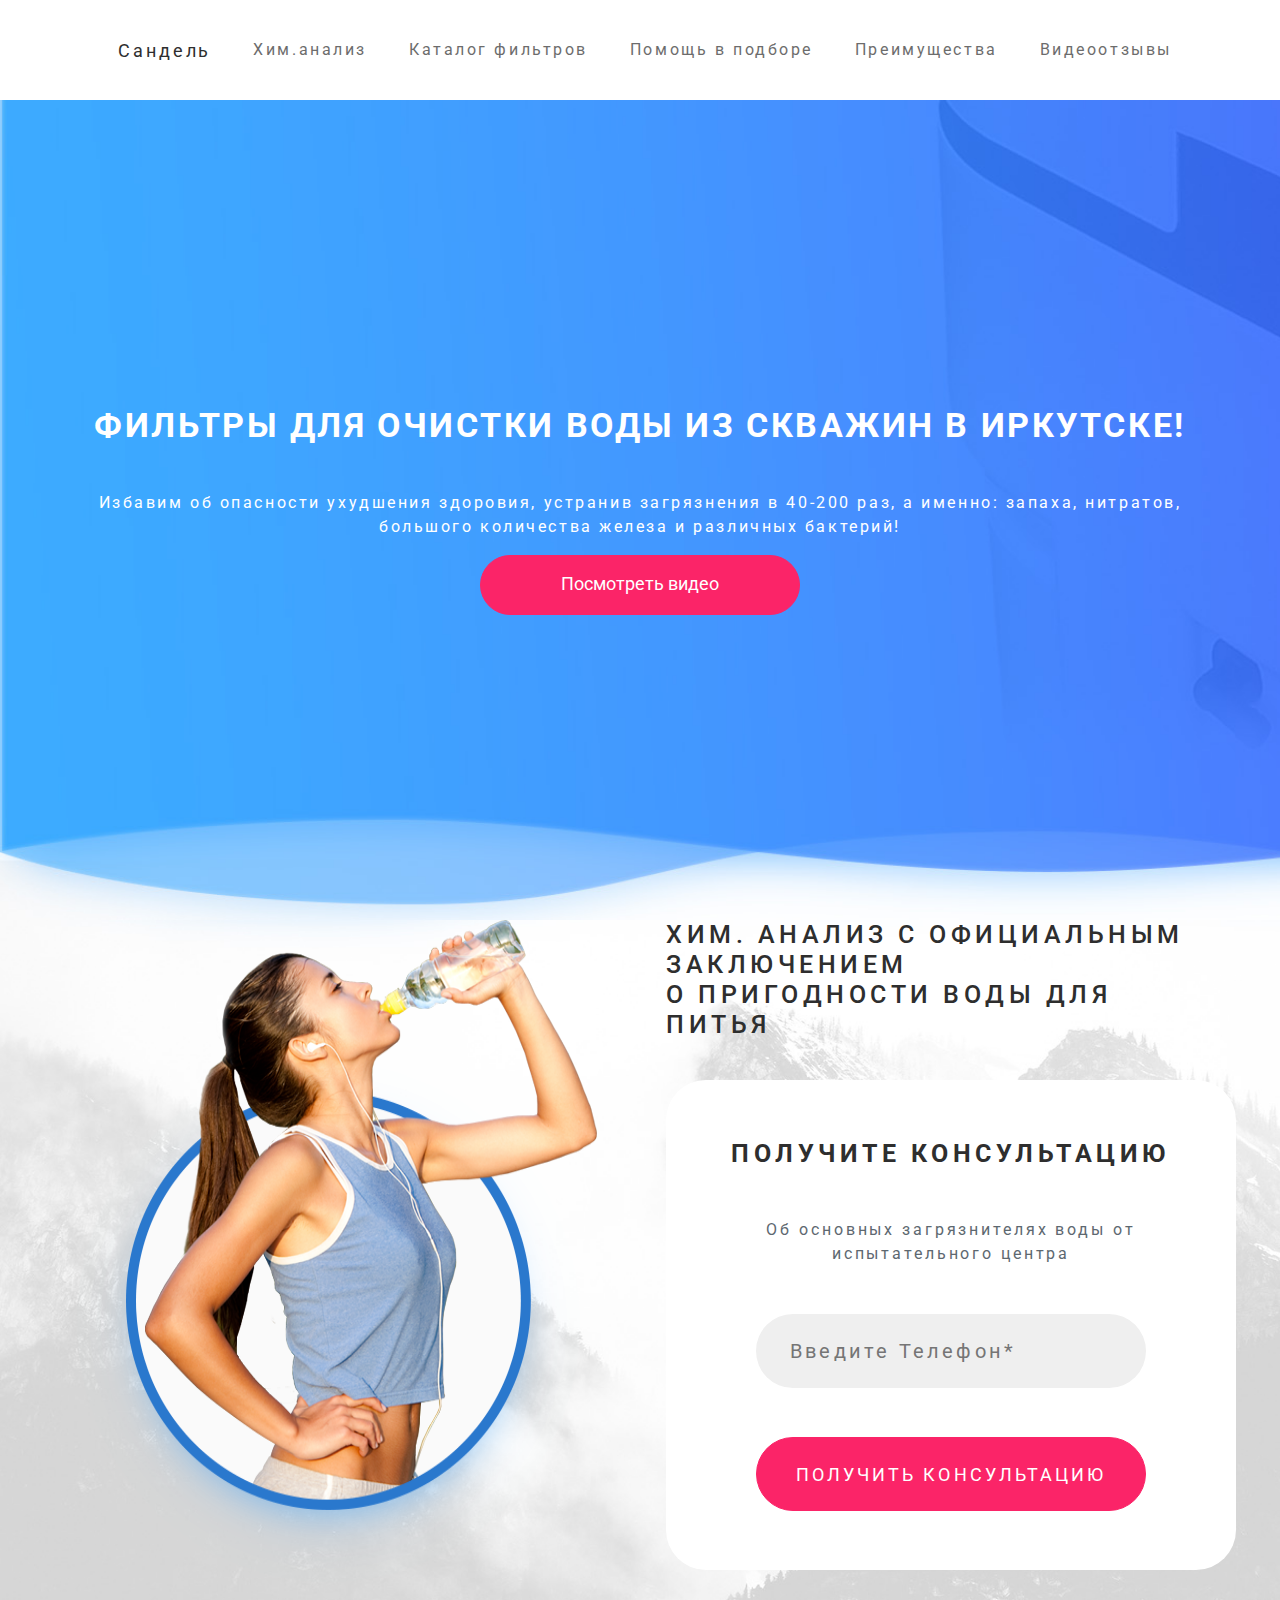
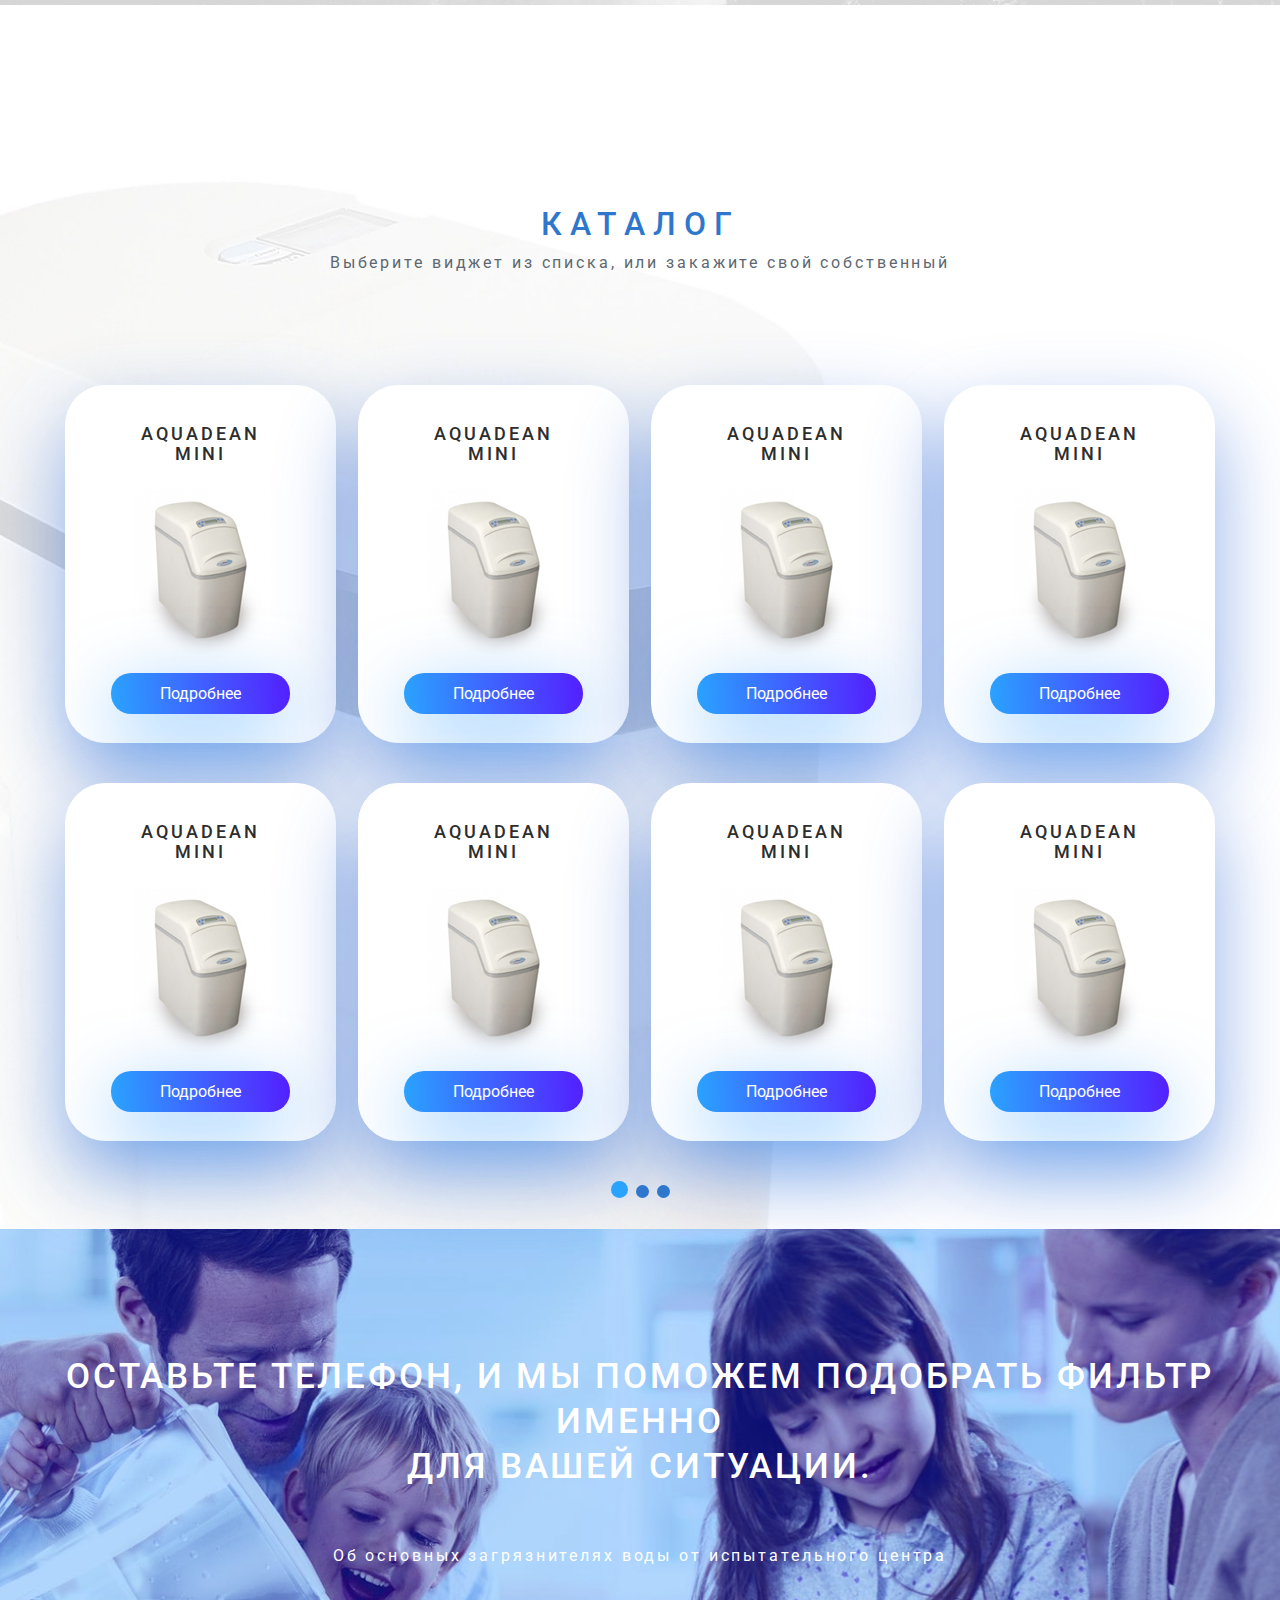
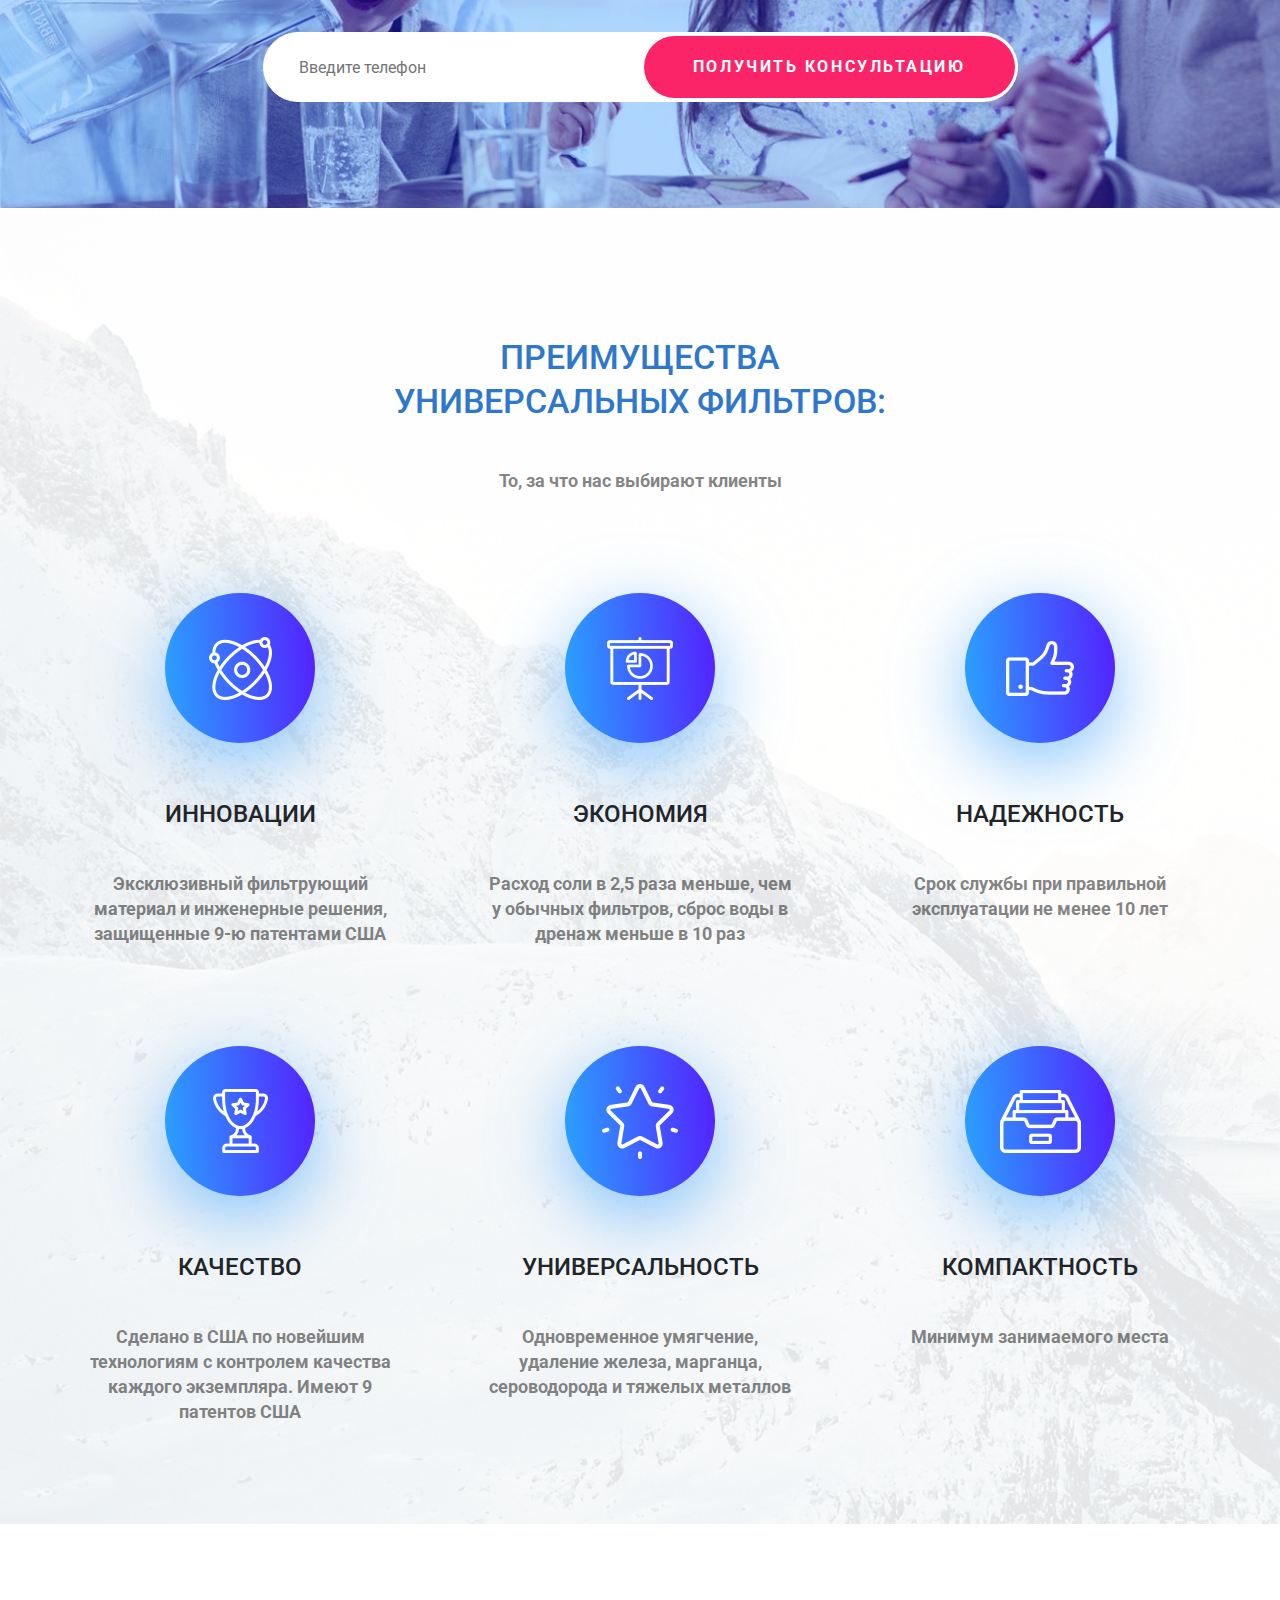
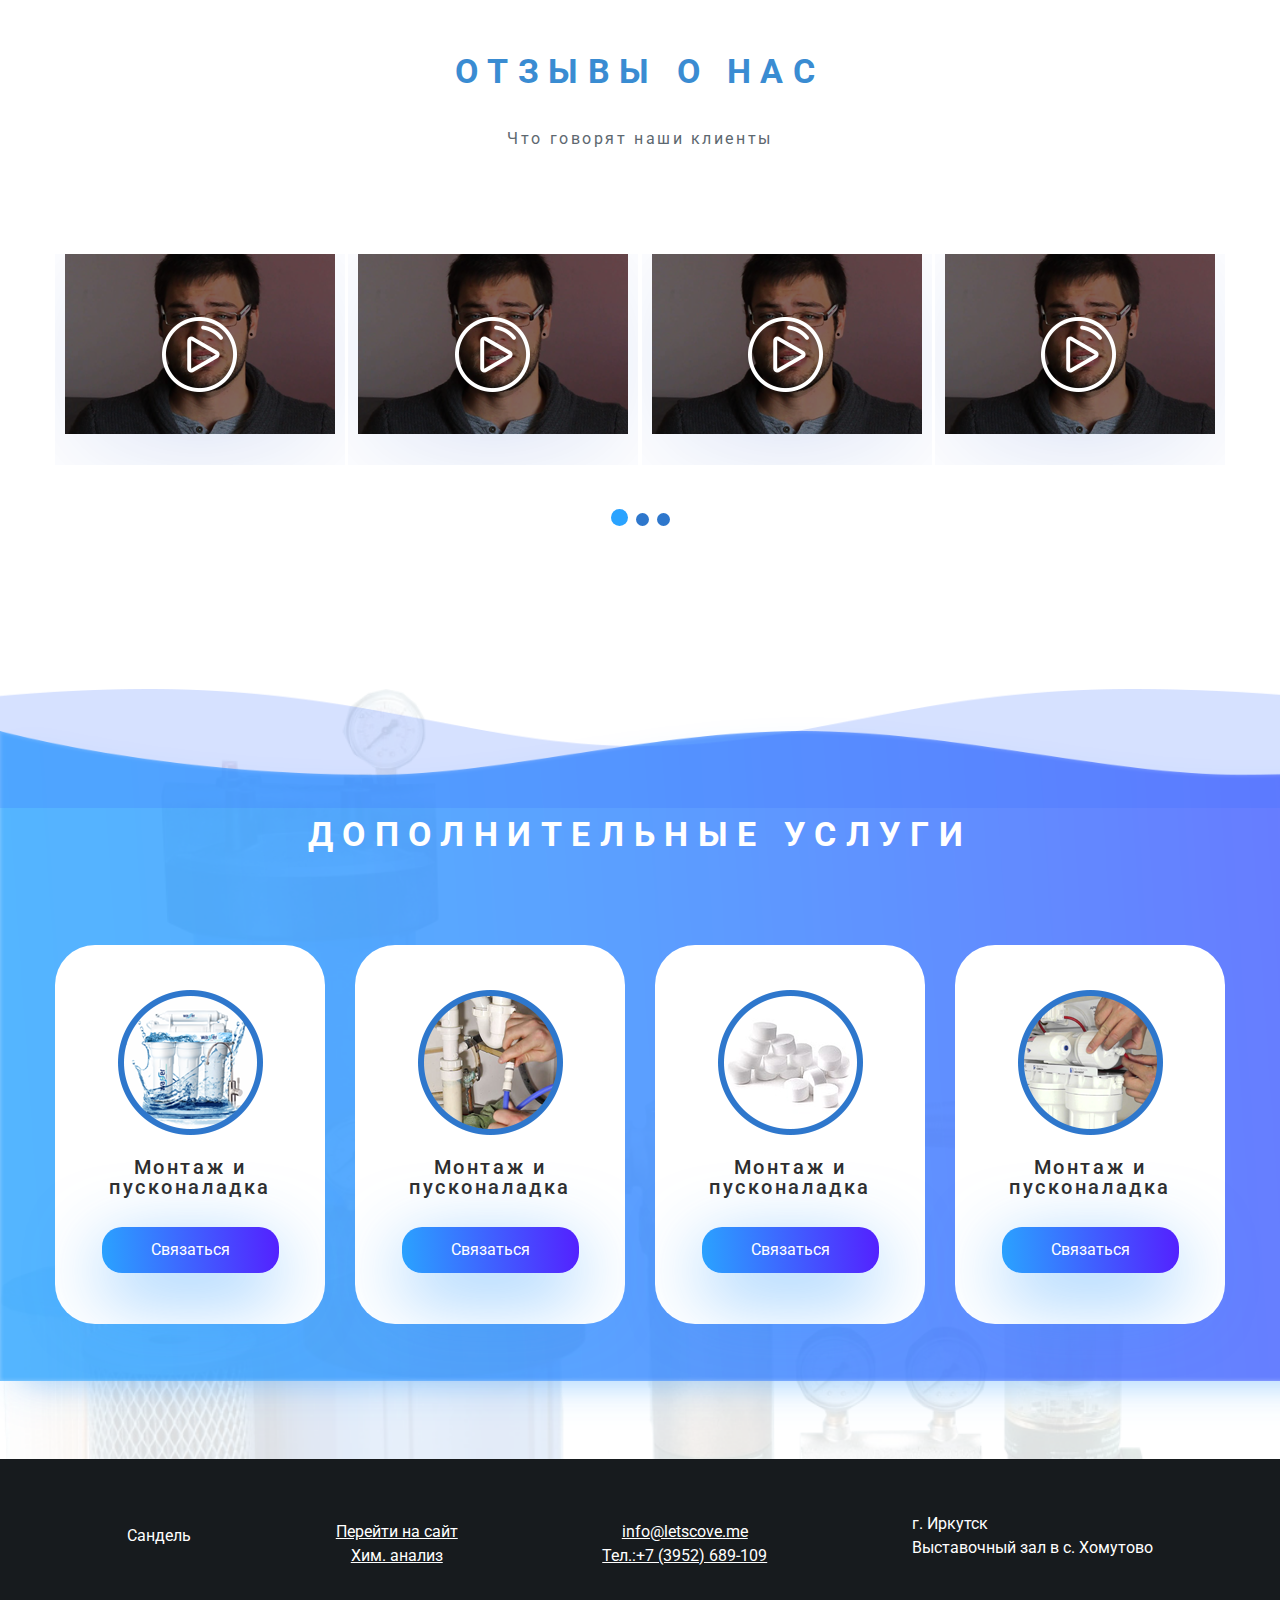
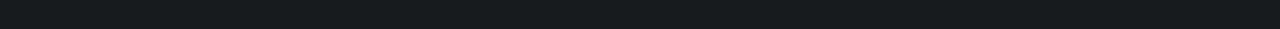
==== diplom/index.html @ 7d194d20 "diplom" ====
<!DOCTYPE html>
<html lang="en">
<head>
    <meta charset="UTF-8">
    <meta name="viewport"
          content="width=device-width, user-scalable=no, initial-scale=1.0, maximum-scale=1.0, minimum-scale=1.0">
    <title>Title</title>
    <link rel="stylesheet" href="https://stackpath.bootstrapcdn.com/bootstrap/4.3.1/css/bootstrap.min.css"
          integrity="sha384-ggOyR0iXCbMQv3Xipma34MD+dH/1fQ784/j6cY/iJTQUOhcWr7x9JvoRxT2MZw1T" crossorigin="anonymous">

    <link rel="stylesheet" href="main.css">
    <!--[if lt IE 9]>
    <script src="http://css3-mediaqueries-js.googlecode.com/files/css3-mediaqueries.js"></script>
    <script src="http://html5shim.googlecode.com/svn/trunk/html5.js"></script>
    <![endif]-->
</head>
<body>
<div class="background-village hidden"></div>
<div class="mobile-nav hidden">

    <ul class="mobile-nav-list">
        <li class="mobile-nav-item current">
            <a href="/" class="mobile-nav-link">Сандель</a>
        </li>
        <li class="mobile-nav-item">
            <a href="#contact-form" class="mobile-nav-link">Хим.анализ</a>
        </li>
        <li class="mobile-nav-item">
            <a href="#catalog" class="mobile-nav-link">Каталог фильтров</a>
        </li>
        <li class="mobile-nav-item">
            <a href="#services" class="mobile-nav-link">Помощь в подборе</a>
        </li>
        <li class="mobile-nav-item">
            <a href="#advantages" class="mobile-nav-link">Преимущества</a>
        </li>
        <li class="mobile-nav-item">
            <a href="#feedback" class="mobile-nav-link">Видеоотзывы</a>
        </li>
    </ul>
</div>

<header class="header" id="header">
    <div class="box mobile-navigation hidden">

        <a href="/" class="nav-link">Сандель</a>

        <div id="menuToggle">
            <input type="checkbox"/>
            <span id="span1"></span>
            <span id="span2"></span>
            <span id="span3"></span>
        </div>
    </div>
    <nav class="box navigation" id="navigation">
        <ul class="nav-list">
            <li class="nav-item current">
                <a href="/" class="nav-link">Сандель</a>
            </li>
            <li class="nav-item">
                <a href="#contact-form" class="nav-link">Хим.анализ</a>
            </li>
            <li class="nav-item">
                <a href="#catalog" class="nav-link">Каталог фильтров</a>
            </li>
            <li class="nav-item">
                <a href="#services" class="nav-link">Помощь в подборе</a>
            </li>
            <li class="nav-item">
                <a href="#advantages" class="nav-link">Преимущества</a>
            </li>
            <li class="nav-item">
                <a href="#feedback" class="nav-link">Видеоотзывы</a>
            </li>
        </ul>
    </nav>
</header>

<section class="banner" id="banner">
    <div class="box banner-box">
        <h1>фильтры для очистки воды из скважин в иркутске!</h1>
        <p>Избавим об опасности ухудшения здоровия, устранив загрязнения в 40-200 раз, а именно:
            запаха, нитратов, большого количества железа и различных бактерий!</p>
        <a href="#feedback" class="red-button">Посмотреть видео</a>
    </div>
</section>

<section class="contact-form" id="contact-form">
    <div class="box contact-box">
        <div class="contact-box__left">
            <img src="img/girl.png" alt="Girl" class="contact-box__left__img">
        </div>
        <div class="contact-box__right">
            <h2>Хим. анализ с официальным заключением
                <br>
                о пригодности воды для питья
            </h2>
            <form action="" class="contact-box__right__form">
                <h2>ПОЛУЧИТЕ КОНСУЛЬТАЦИЮ</h2>
                <p>Об основных загрязнителях воды от
                    <br>
                    испытательного центра
                </p>
                <input type="tel" id="tel" name="tel" placeholder="Введите Телефон*">
                <button type="submit" class="red-button">Получить консультацию</button>
            </form>
        </div>
    </div>
</section>

<section class="catalog" id="catalog">

    <div class="widget-item-popup hidden">
        <span class="close-span">&#215</span>
        <div class="widget-item-popup-img">
            <img src="img/widget-item.png" alt="#">
        </div>

        <h4>AQUADEAN PRO-S</h4>
        <p>самый компактный и экономичный фильтр для небольшого дома (семья до 4 человек), дачи, бани. Удаляет железо и
            жесткость из воды, производительность 1,2 куб.м/ч, пиковая до 1,8 куб.м/ч. Расход соли на регенерацию всего
            0,5 кг.</p>
        <div class="ten-k">10 000<span>тыс</span></div>
    </div>

    <div class="box catalog-box">
        <div class="catalog-box-header">
            <h2>каталог</h2>
            <p>Выберите виджет из списка, или закажите свой собственный</p>
        </div>
        <div class="slider catalog-slider">
            <div class="catalog-slider-item slide">
                <div class="widget-item">
                    <div class="widget-item-header">
                        <h3>AQUADEAN
                            <br>
                            mini
                        </h3>
                    </div>
                    <div class="widget-item-body">
                        <img src="img/catalog1.png" alt="AQUADEAN
                            mini">
                    </div>
                    <div class="widget-item-footer">
                        <a class="btn-card">Подробнее</a>
                    </div>
                </div>
                <div class="widget-item">
                    <div class="widget-item-header">
                        <h3>AQUADEAN
                            <br>
                            mini
                        </h3>
                    </div>
                    <div class="widget-item-body">
                        <img src="img/catalog1.png" alt="AQUADEAN
                            mini">
                    </div>
                    <div class="widget-item-footer">
                        <a class="btn-card">Подробнее</a>
                    </div>
                </div>
                <div class="widget-item">
                    <div class="widget-item-header">
                        <h3>AQUADEAN
                            <br>
                            mini
                        </h3>
                    </div>
                    <div class="widget-item-body">
                        <img src="img/catalog1.png" alt="AQUADEAN
                            mini">
                    </div>
                    <div class="widget-item-footer">
                        <a class="btn-card">Подробнее</a>
                    </div>
                </div>
                <div class="widget-item">
                    <div class="widget-item-header">
                        <h3>AQUADEAN
                            <br>
                            mini
                        </h3>
                    </div>
                    <div class="widget-item-body">
                        <img src="img/catalog1.png" alt="AQUADEAN
                            mini">
                    </div>
                    <div class="widget-item-footer">
                        <a class="btn-card">Подробнее</a>
                    </div>
                </div>
                <div class="widget-item">
                    <div class="widget-item-header">
                        <h3>AQUADEAN
                            <br>
                            mini
                        </h3>
                    </div>
                    <div class="widget-item-body">
                        <img src="img/catalog1.png" alt="AQUADEAN
                            mini">
                    </div>
                    <div class="widget-item-footer">
                        <a class="btn-card">Подробнее</a>
                    </div>
                </div>
                <div class="widget-item">
                    <div class="widget-item-header">
                        <h3>AQUADEAN
                            <br>
                            mini
                        </h3>
                    </div>
                    <div class="widget-item-body">
                        <img src="img/catalog1.png" alt="AQUADEAN
                            mini">
                    </div>
                    <div class="widget-item-footer">
                        <a class="btn-card">Подробнее</a>
                    </div>
                </div>
                <div class="widget-item">
                    <div class="widget-item-header">
                        <h3>AQUADEAN
                            <br>
                            mini
                        </h3>
                    </div>
                    <div class="widget-item-body">
                        <img src="img/catalog1.png" alt="AQUADEAN
                            mini">
                    </div>
                    <div class="widget-item-footer">
                        <a class="btn-card">Подробнее</a>
                    </div>
                </div>
                <div class="widget-item">
                    <div class="widget-item-header">
                        <h3>AQUADEAN
                            <br>
                            mini
                        </h3>
                    </div>
                    <div class="widget-item-body">
                        <img src="img/catalog1.png" alt="AQUADEAN
                            mini">
                    </div>
                    <div class="widget-item-footer">
                        <a class="btn-card">Подробнее</a>
                    </div>
                </div>
            </div>
            <div class="catalog-slider-item slide">
                <div class="widget-item"></div>
                <div class="widget-item"></div>
                <div class="widget-item"></div>
                <div class="widget-item"></div>
                <div class="widget-item"></div>
                <div class="widget-item"></div>
                <div class="widget-item"></div>
                <div class="widget-item"></div>
            </div>
            <div class="catalog-slider-item slide">
                <div class="widget-item"></div>
                <div class="widget-item"></div>
                <div class="widget-item"></div>
                <div class="widget-item"></div>
                <div class="widget-item"></div>
                <div class="widget-item"></div>
                <div class="widget-item"></div>
                <div class="widget-item"></div>
            </div>
            <div class="dots" style="text-align: center;">

                <span class="dot" onclick="currentSlide(1)"></span>
                <span class="dot" onclick="currentSlide(2)"></span>
                <span class="dot" onclick="currentSlide(3)"></span>
            </div>
        </div>
        <br>
    </div>
</section>

<section class="follow" id="follow">
    <div class="box follow-box">
        <h2>Оставьте телефон, и мы поможем подобрать фильтр именно
            <br>
            для вашей ситуации.
        </h2>
        <p>Об основных загрязнителях воды от испытательного центра</p>
        <div class="follow-input">
            <input type="tel" name="tel" value="" placeholder="Введите телефон">
            <input type="submit" name="submit" value="Получить консультацию">
        </div>
    </div>
</section>

<section class="advantages" id="advantages">
    <div class="box advantages-box">
        <h2>Преимущества
            <br>
            универсальных фильтров:
        </h2>
        <p>То, за что нас выбирают клиенты</p>
        <div class="advantages-blocks-container">
            <div class="advantages-item">
                <div class="advantages-item-img">
                    <img src="img/advantages-block-1.png" alt="...">
                </div>
                <h4>инновации</h4>
                <p>Эксклюзивный фильтрующий материал и инженерные решения, защищенные 9-ю патентами США</p>
            </div>
            <div class="advantages-item">
                <div class="advantages-item-img">
                    <img src="img/advantages-block-2.png" alt="...">
                </div>
                <h4>экономия</h4>
                <p>Расход соли в 2,5 раза меньше, чем у обычных фильтров, сброс воды в дренаж меньше в 10 раз</p>
            </div>
            <div class="advantages-item">
                <div class="advantages-item-img">
                    <img src="img/advantages-block-3.png" alt="...">
                </div>
                <h4>надежность</h4>
                <p>Срок службы при правильной эксплуатации не менее 10 лет</p>
            </div>
            <div class="advantages-item">
                <div class="advantages-item-img">
                    <img src="img/advantages-block-4.png" alt="...">
                </div>
                <h4>качество</h4>
                <p>Сделано в США по новейшим технологиям с контролем качества каждого экземпляра. Имеют 9 патентов
                    США</p>
            </div>
            <div class="advantages-item">
                <div class="advantages-item-img">
                    <img src="img/advantages-block-5.png" alt="...">
                </div>
                <h4>универсальность</h4>
                <p>Одновременное умягчение, удаление железа, марганца, сероводорода и тяжелых металлов</p>
            </div>
            <div class="advantages-item">
                <div class="advantages-item-img">
                    <img src="img/advantages-block-6.png" alt="...">
                </div>
                <h4>компактность</h4>
                <p>Минимум занимаемого места</p>
            </div>
        </div>
    </div>
</section>

<section class="feedback" id="feedback">

    <div class="video-item-popup hidden">
        <span class="close-span">&#215</span>
        <video width="100%" height="80%" controls>
            <source src="https://www.w3schools.com/html/mov_bbb.mp4" type="video/mp4">
            <source src="https://www.w3schools.com/html/mov_bbb.mp4" type="video/ogg">
            Your browser does not support HTML5 video.
        </video>

    </div>

    <div class="box feedback-box">
        <h2>отзывы о нас</h2>
        <p>Что говорят наши клиенты</p>



        <div class="feedback-video-container slide">
            <div class="video-item">
                <img src="img/video-play.png" alt="play">
            </div>
            <div class="video-item">
                <img src="img/video-play.png" alt="play">
            </div>
            <div class="video-item">
                <img src="img/video-play.png" alt="play">
            </div>
            <div class="video-item">
                <img src="img/video-play.png" alt="play">
            </div>
        </div>
        <div class="feedback-video-container slide">
            <div class="video-item">
                <img src="img/video-play.png" alt="play">
            </div>
            <div class="video-item">
                <img src="img/video-play.png" alt="play">
            </div>
            <div class="video-item">
                <img src="img/video-play.png" alt="play">
            </div>
            <div class="video-item">
                <img src="img/video-play.png" alt="play">
            </div>
        </div>
        <div class="feedback-video-container slide">
            <div class="video-item">
                <img src="img/video-play.png" alt="play">
            </div>
            <div class="video-item">
                <img src="img/video-play.png" alt="play">
            </div>
            <div class="video-item">
                <img src="img/video-play.png" alt="play">
            </div>
            <div class="video-item">
                <img src="img/video-play.png" alt="play">
            </div>
        </div>
        <br>
        <div class="video-dots" style="display: inline-block; text-align: center">
            <span class="video-dot" onclick="currentSlideVideo(1)"></span>
            <span class="video-dot" onclick="currentSlideVideo(2)"></span>
            <span class="video-dot" onclick="currentSlideVideo(3)"></span>
        </div>
    </div>
</section>

<section class="services" id="services">
    <div class="services-bg"></div>
    <div class="services-bg-2"></div>
    <div class="box services-box">
        <h2>дополнительные услуги</h2>

        <div class="service-blocks-container">
            <div class="service-item">
                <img src="img/service-1.png" alt="#">
                <h4>Монтаж и пусконаладка</h4>
                <a href="#follow" class="btn-card-1">Связаться</a>
            </div>
            <div class="service-item">
                <img src="img/service-2.png" alt="#">
                <h4>Монтаж и пусконаладка</h4>
                <a href="#follow" class="btn-card-1">Связаться</a>
            </div>
            <div class="service-item">
                <img src="img/service-3.png" alt="#">
                <h4>Монтаж и пусконаладка</h4>
                <a href="#follow" class="btn-card-1">Связаться</a>
            </div>
            <div class="service-item">
                <img src="img/service-4.png" alt="#">
                <h4>Монтаж и пусконаладка</h4>
                <a href="#follow" class="btn-card-1">Связаться</a>
            </div>
        </div>
    </div>
</section>

<footer class="footer" id="footer">
    <div class="box footer-box">
        <div class="footer-block">
            <p>Cандель</p>
        </div>
        <div class="footer-block">
            <a href="">Перейти на сайт</a>
            <a href="">Хим. анализ</a>
        </div>
        <div class="footer-block">
            <a href="mailto:info@letscove.me">info@letscove.me</a>
            <a href="tel:+73952689109">Тел.:+7 (3952) 689-109</a>
        </div>
        <div class="footer-block">
            <p>г. Иркутск
                <br>
                Выставочный зал в с. Хомутово
            </p>
        </div>
    </div>
</footer>

<script src="js/jquery-3.4.0.js"></script>
<script src="js/main.js"></script>
</body>
</html>
---- diplom/main.css ----
@import url('https://fonts.googleapis.com/css?family=Roboto:300,400,500,700,900&display=swap');

* {
    box-sizing: border-box;
    margin: 0;
    padding: 0;
}

html, body {
    font-family: 'Roboto', sans-serif;
    min-width: 310px;
}

a {
    text-decoration: none;
    color: #2e2e2e;
}

a:hover, a:visited {
    text-decoration: none;
}

.hidden {
    display: none !important;
}

.box {
    max-width: 1180px;
    padding: 0 5px;
}

/*HEADER SECTION*/
.header {
    background-color: #ffffff;
    width: 100%;
    height: 100px;
    display: flex;
    justify-content: center;
}

.header .navigation {
    background-color: #ffffff;
    height: 100px;
    display: flex;
}

.header .navigation .nav-list {
    margin: 0;
    text-align: center;
    width: 100%;
    display: flex;
    justify-content: space-between;
    align-items: center;
    padding: 0 5px;
}

.header .nav-item {
    display: inline-block;
    margin: 0 0 0 10px;

}

.header .nav-item .nav-link {
    opacity: 0.7;
    letter-spacing: 0.16em;
    font-family: 'Roboto', serif;
    font-weight: 400;
    font-size: 16px;
    color: #2e2e2e;
}

.nav-item.current > .nav-link {
    color: #2e2e2e;
    font-size: 18px;
    opacity: 1.0;
}

.nav-item .nav-link:hover {
    color: #9b9b9b;
}

.nav-item.current > .nav-link:active {
    color: rgba(155, 155, 155, 0.5);
}

/*BANNER SECTION*/

.banner {
    background: url("img/top.jpg") no-repeat;
    height: 820px;
    width: 100%;
    -webkit-background-size: cover;
    background-size: cover;
    display: flex;
    justify-content: center;
}

.banner .banner-box {
    margin: auto;
}

.banner .banner-box h1 {
    font-size: 34px;
    font-weight: 700;
    color: #ffffff;
    text-transform: uppercase;
    letter-spacing: 0.16rem;
    text-align: center;
}

.banner .banner-box p {
    font-size: 16px;
    color: #ffffff;
    letter-spacing: 0.16rem;
    font-weight: 400;
    text-align: center;
    margin-top: 45px;
}

.banner .banner-box .red-button {
    margin: auto;
    -webkit-border-radius: 40px;
    -moz-border-radius: 40px;
    border-radius: 40px;
    border: 1px solid #fb2468;
    width: 320px;
    height: 60px;
    background-color: #fb2468;
    margin-top: 13px;
    color: #fff;
    display: block;
    font-size: 18px;
    outline: none;
    text-align: center;
    box-sizing: border-box;
    padding: 14px;
}

.banner .banner-box .red-button:hover {
    border: 1px solid rgba(251, 36, 104, 0.51);
    background-color: rgba(251, 36, 104, 0.51);
    -webkit-transition: ease-in 0.4s;
    -moz-transition: ease-in 0.4s;
    -ms-transition: ease-in 0.4s;
    -o-transition: ease-in 0.4s;
    transition: ease-in 0.4s;
}

.banner .banner-box .red-button:active {
    outline: none;
    background-color: rgba(251, 36, 104, 0.16);
    border: 1px solid rgba(251, 36, 104, 0.16);
}

/*CONTACT-FORM SECTION*/
.contact-form {
    background: url("img/section-1.jpg") no-repeat;
    width: 100%;
    min-height: 685px;
    background-size: cover;
    display: flex;
    justify-content: center;
}

.contact-form .contact-box {
    width: 100%;
    display: flex;
    justify-content: space-between;
    flex-flow: row wrap;
}

.contact-box__left {
    width: 547px;
    height: 685px;
    display: flex;

}

.contact-box__left__img {
    width: 100%;
}

.contact-box__right {
    width: 559px;
    height: 685px;
}

.contact-box__right h2 {
    font-size: 25px;
    color: #2e2e2e;
    margin: 0;
    text-transform: uppercase;
    letter-spacing: 0.18em;
    margin-bottom: 40px;
}

.contact-box__right__form {
    width: 570px;
    height: 490px;
    background-color: white;
    border-radius: 40px;
    box-sizing: border-box;
    padding: 10px;
    display: flex;
    flex-flow: column nowrap;
    align-items: center;
    justify-content: space-evenly;
}

.contact-box__right__form h2 {
    font-size: 25px;
    color: #2e2e2e;
    margin: 0;
    text-transform: uppercase;
    letter-spacing: 0.18em;
    font-weight: 700;
}

.contact-box__right__form p {
    font-size: 16px;
    color: #5d6870;
    margin: 0;
    letter-spacing: 0.18em;
    text-align: center;
}

.contact-box__right__form input {
    font-size: 20px;
    color: #919191;
    border-radius: 50px;
    border: none;
    background-color: #efefef;
    height: 74px;
    width: 390px;
    box-sizing: border-box;
    padding-left: 34px;
    padding-bottom: 6px;
    padding-top: 6px;
    letter-spacing: 0.16em;
    outline: none;
}

.contact-box__right__form .red-button {
    border-radius: 40px;
    border: 1px solid #fb2468;
    width: 390px;
    height: 74px;
    background-color: #fb2468;
    color: white;
    display: block;
    font-size: 18px;
    outline: none;
    text-transform: uppercase;
    letter-spacing: 0.17em;
}

.contact-box__right__form .red-button:hover {
    border: 1px solid rgba(251, 36, 104, 0.51);
    width: 390px;
    height: 74px;
    background-color: rgba(251, 36, 104, 0.51);
    color: white;
    display: block;
}

.contact-box__right__form .red-button:active {
    background-color: rgba(251, 36, 104, 0.16);
    border: 1px solid rgba(251, 36, 104, 0.15);
}

/*CATALOG SECTION*/
.catalog {
    background: url("img/Layer20.jpg") no-repeat;
    width: 100%;
    min-height: 731px;
    background-size: cover;
    display: flex;
    justify-content: center;
}

.widget-item-popup {
    display: flex;
    flex-flow: column nowrap;
    position: fixed;
    justify-content: flex-start;
    align-items: center;
    margin: auto;
    z-index: 40;
    top: 15vh;
    /*left: 25%;*/
    border-radius: 30px;
    box-shadow: 0px 34px 79px 0px rgba(28, 92, 210, 0.49);
    width: 100%;
    max-width: 770px;
    height: 626px;
    background: #FFFFFF;
    padding: 40px 27px;
    text-align: center;
    min-width: 354px;
}

.video-item-popup {
    display: flex;
    position: fixed;
    justify-content: center;
    align-items: center;
    margin: auto;
    z-index: 40;
    top: 15vh;
    left: 25%;
    border-radius: 30px;
    box-shadow: 0px 34px 79px 0px rgba(28, 92, 210, 0.49);
    width: 100%;
    max-width: 770px;
    height: 626px;
    background: #FFFFFF;
    padding: 40px 27px;
    text-align: center;
}

.video-item-popup .close-span {
    position: absolute;
    right: 50px;
    font-size: 80px;
    top: -11px;
    cursor: pointer;
}

.widget-item-popup .close-span {
    position: absolute;
    right: 50px;
    font-size: 80px;
    top: -11px;
    cursor: pointer;
}

.widget-item-popup-img {
    width: 100%;
    display: flex;
    justify-content: center;
    align-items: center;
    margin-bottom: 33px;
}

.widget-item-popup h4 {
    margin-bottom: 33px;
}

.widget-item-popup p {
    font-size: 16px;
    color: rgb(108, 108, 108);
    line-height: 1.25;
    margin-bottom: 33px;
}

.widget-item-popup .ten-k {
    font-size: 30px;
    color: rgb(62, 102, 255);
    font-weight: bold;
    text-transform: uppercase;
    line-height: 0.667;
    letter-spacing: 0.35rem;
    cursor: pointer;
}

.widget-item-popup .ten-k span {
    font-size: 30px;
    color: rgb(62, 102, 255);
    font-weight: bold;
    line-height: 0.667;
    letter-spacing: 0.35rem;
    text-transform: lowercase;
}

.catalog-box {
    display: flex;
    flex-flow: column nowrap;
    align-items: center;
    padding-top: 200px;
    box-sizing: border-box;
}

.catalog-box .catalog-box-header {
    text-align: center;
    margin-bottom: 110px;
}

.catalog-box-header h2 {
    text-transform: uppercase;
    color: #2e77cc;
    letter-spacing: 0.5rem;
}

.catalog-box-header p {
    font-size: 16px;
    color: #5d6870;
    margin: 0;
    letter-spacing: 0.18em;
    text-align: center;
}

.catalog-slider-item {
    display: flex;
    width: 100%;
    flex-flow: row wrap;
    align-items: flex-start;
    justify-content: space-between;
}

.widget-item {
    width: 271px;
    box-shadow: 0px 34px 79px 0px rgba(28, 92, 210, 0.49);
    height: 358px;
    border: 1px solid #FFFFFF;
    border-radius: 40px;
    background-color: #FFFFFF;
    box-sizing: border-box;
    padding: 38px 37px;
    padding-bottom: 30px;
    margin: 0px 10px;
    margin-bottom: 40px;
}

.widget-item .widget-item-header {
    text-align: center;
}

.widget-item .widget-item-header h3 {
    font-size: 18px;
    letter-spacing: 0.18rem;
    color: rgb(45, 45, 45);
    line-height: 1.111;
    text-transform: uppercase;
}

.widget-item .widget-item-body {
    text-align: center;
    margin-bottom: 20px;
}

.widget-item .widget-item-footer {
    text-align: center;
}

.widget-item .widget-item-footer .btn-card {
    background-image: -moz-linear-gradient(4deg, rgb(42, 163, 255) 0%, rgb(84, 32, 255) 100%);
    background-image: -webkit-linear-gradient(4deg, rgb(42, 163, 255) 0%, rgb(84, 32, 255) 100%);
    background-image: -ms-linear-gradient(4deg, rgb(42, 163, 255) 0%, rgb(84, 32, 255) 100%);
    box-shadow: 0px 21px 73px 0px rgba(45, 154, 255, 0.58);
    color: #FFFFFF;
    padding: 11px 49px;
    border-radius: 20px;
}

.dot {
    cursor: pointer;
    height: 13px;
    width: 13px;
    margin: 0 2px;
    background-color: #2e77cc;
    -webkit-border-radius: 50%;
    -moz-border-radius: 50%;
    border-radius: 50%;
    display: inline-block;
    -webkit-transition: background-color 0.6s ease;
    -moz-transition: background-color 0.6s ease;
    -ms-transition: background-color 0.6s ease;
    -o-transition: background-color 0.6s ease;
    transition: background-color 0.6s ease;
}

.active, .dot:hover {
    background-color: rgb(42, 163, 255);
    width: 17px;
    height: 17px;
}

.slide {
    animation-name: slide;
    animation-duration: 1.5s;
    -webkit-animation-name: slide;
    -webkit-animation-duration: 1.5s;
}

@keyframes slide {
    from {
        opacity: .4
    }
    to {
        opacity: 1
    }
}

@-webkit-keyframes slide {
    from {
        opacity: .4
    }
    to {
        opacity: 1
    }
}

.follow {
    min-height: 579px;
    background: url("img/follow-bg.png") no-repeat center center #596cb2;
    -webkit-background-size: cover;
    background-size: cover;
    background-blend-mode: overlay, darken;
    display: flex;
    justify-content: center;
    align-items: flex-start;
    padding-top: 125px;
}

.follow-box {
    display: flex;
    flex-flow: column nowrap;
    align-items: center;
    text-align: center;
    justify-content: center;
}

.follow-box h2 {
    color: #FFFFFF;
    letter-spacing: 0.18rem;
    text-transform: uppercase;
    margin-bottom: 55px;
    font-weight: 500;
    font-size: 35px;
    line-height: 1.286;
}

.follow-box p {
    font-size: 16px;
    color: #FFFFFF;
    font-weight: 400;
    letter-spacing: 0.18em;
    text-align: center;
    margin-bottom: 64px;
}

.follow-box .follow-input {
    width: 100%;
    max-width: 755px;
    border: 1px solid #FFFFFF;
    height: 70px;
    border-radius: 40px;
    text-align: left;
    padding: 3px 2px 3px 10px;
    display: flex;
    background-color: #FFFFFF;
    align-items: center;
}

.follow-box .follow-input input[type="tel"] {
    border: none;
    outline: none;
    -webkit-appearance: none;
    width: 50%;
    height: 100%;
    border-radius: 40px;
    padding-left: 25px;
}

.follow-box .follow-input input[type="submit"] {
    width: 50%;
    height: 100%;
    border: none;
    border-radius: 40px;
    background-color: #fc2468;
    color: #FFFFFF;
    text-transform: uppercase;
    font-weight: 700;
    letter-spacing: 0.16rem;
    outline: none;
}

.follow-box .follow-input input[type="submit"]:hover {
    width: 50%;
    height: 100%;
    border: none;
    border-radius: 40px;
    background-color: rgba(252, 36, 104, 0.8);
    color: #FFFFFF;
    text-transform: uppercase;
    font-weight: 700;
    letter-spacing: 0.16rem;
}

.follow-box .follow-input input[type="submit"]:active {
    width: 50%;
    height: 100%;
    border: none;
    border-radius: 40px;
    background-color: rgba(252, 36, 104, 0.6);
    color: #FFFFFF;
    text-transform: uppercase;
    font-weight: 700;
    letter-spacing: 0.16rem;
}

.advantages {
    display: flex;
    width: 100%;
    min-height: 1266px;
    background: url("img/bg-advantages.png") no-repeat center left;
    -webkit-background-size: cover;
    background-size: cover;
    justify-content: center;
    padding-top: 128px;
}

.advantages-box {
    height: 100%;
    display: flex;
    flex-flow: column nowrap;
    justify-content: center;
    text-align: center;
}

.advantages-box h2 {
    margin-bottom: 44px;
    font-size: 34px;
    color: rgb(46, 119, 204);
    text-transform: uppercase;
    line-height: 1.294;
}

.advantages-box p {
    margin-bottom: 100px;
    font-size: 18px;
    color: rgba(50, 50, 50, .6);
    font-weight: bold;
    line-height: 1.389;
}

.advantages-blocks-container {
    width: 100%;
    height: auto;
    display: flex;
    flex-flow: row wrap;
    align-items: flex-start;
    justify-content: space-between;
}

.advantages-item {
    width: 370px;
    background: none;
    border-radius: 40px;
    display: flex;
    flex-flow: column nowrap;
    align-items: center;
    margin-bottom: 100px;
    padding: 0 30px;
}

.advantages-item-img {
    background-image: -moz-linear-gradient(4deg, rgb(42, 163, 255) 0%, rgb(84, 32, 255) 100%);
    background-image: -webkit-linear-gradient(4deg, rgb(42, 163, 255) 0%, rgb(84, 32, 255) 100%);
    background-image: -ms-linear-gradient(4deg, rgb(42, 163, 255) 0%, rgb(84, 32, 255) 100%);
    box-shadow: 0px 21px 73px 0px rgba(45, 154, 255, 0.58);
    width: 150px;
    height: 150px;
    background-color: #2e77cc;
    border-radius: 50%;
    display: flex;
    justify-content: center;
    align-items: center;
    margin-bottom: 57px;
}

.advantages-item h4 {
    margin-bottom: 42px;
    text-transform: uppercase;
}

.advantages-item p {
    margin-bottom: 0;
}

.feedback {
    display: flex;
    background: #FFFFFF;
    min-height: 765px;
    width: 100%;
    justify-content: center;
    padding-top: 126px;
}

.feedback-box {
    height: auto;
    display: flex;
    flex-flow: column nowrap;
    justify-content: flex-start;
    align-items: center;
    width: 100%;
}

.feedback-box h2 {
    margin-bottom: 35px;
    font-size: 34px;
    color: rgb(58, 140, 210);
    font-weight: bold;
    text-transform: uppercase;
    line-height: 1.294;
    letter-spacing: 0.6rem;
}

.feedback-box p {
    margin-bottom: 105px;
    font-size: 16px;
    color: rgb(93, 104, 112);
    line-height: 1.25;
    letter-spacing: 0.16rem;
}

.feedback-video-container {
    width: 100%;
    height: auto;
    display: flex;
    flex-flow: row wrap;
    justify-content: space-between;
    align-items: flex-start;
    margin-bottom: 20px;
}

.video-item {
    width: 290px;
    display: flex;
    align-items: center;
    justify-content: center;
    height: 211px;
    background: url("img/video-bg.png") no-repeat center center;
    background-size: initial;
    cursor: pointer;
}

.video-dot {
    cursor: pointer;
    height: 13px;
    width: 13px;
    margin: 0 2px;
    background-color: #2e77cc;
    -webkit-border-radius: 50%;
    -moz-border-radius: 50%;
    border-radius: 50%;
    display: inline-block;
    -webkit-transition: background-color 0.6s ease;
    -moz-transition: background-color 0.6s ease;
    -ms-transition: background-color 0.6s ease;
    -o-transition: background-color 0.6s ease;
    transition: background-color 0.6s ease;
}

.active, .video-dot:hover {
    background-color: rgb(42, 163, 255);
    height: 17px;
    width: 17px;
}

.services {
    min-height: 770px;
    width: 100%;
    background: url("img/bg-service-1.png") no-repeat;
    -webkit-background-size: cover;
    background-size: cover;
    position: relative;
    display: flex;
    justify-content: center;
}

.services-bg {
    position: absolute;
    width: 100%;
    height: 100%;
    background: url("img/bg-service-2.png");
    -webkit-background-size: cover;
    background-size: cover;
    opacity: .8;
}

.services-bg-2 {
    position: absolute;
    width: 100%;
    height: 119px;
    background: url("img/bg-service-3.png") no-repeat top center;
    -webkit-background-size: cover;
    background-size: cover;
    opacity: .4;
}

.services-box {
    z-index: 10;
    position: relative;
    display: flex;
    flex-flow: column nowrap;
    padding-top: 124px;
    width: 100%;
}

.services-box h2 {
    font-size: 34px;
    color: rgb(255, 255, 255);
    font-weight: bold;
    text-transform: uppercase;
    line-height: 1.294;
    text-align: center;
    letter-spacing: 0.6rem;
    margin-bottom: 88px;
}

.services-box .service-blocks-container {
    width: 100%;
    display: flex;
    flex-flow: row wrap;
    justify-content: space-between;
    align-items: flex-start;
}

.services-box .service-blocks-container .service-item {
    width: 270px;
    height: 379px;
    display: flex;
    flex-flow: column nowrap;
    align-items: center;
    justify-content: flex-start;
    -webkit-box-sizing: border-box;
    -moz-box-sizing: border-box;
    box-sizing: border-box;
    padding: 45px 40px;
    background: #FFFFFF;
    border-radius: 40px;
    text-align: center;
}

.service-item img {
    margin-bottom: 22px;
}

.service-item h4 {
    font-size: 20px;
    color: rgb(46, 46, 46);
    line-height: 1;
    text-align: center;
    letter-spacing: 0.16rem;
    margin-bottom: 30px;
}

.service-item a {
    background-image: -moz-linear-gradient(4deg, rgb(42, 163, 255) 0%, rgb(84, 32, 255) 100%);
    background-image: -webkit-linear-gradient(4deg, rgb(42, 163, 255) 0%, rgb(84, 32, 255) 100%);
    background-image: -ms-linear-gradient(4deg, rgb(42, 163, 255) 0%, rgb(84, 32, 255) 100%);
    box-shadow: 0px 21px 73px 0px rgba(45, 154, 255, 0.58);
    color: #FFFFFF;
    padding: 11px 49px;
    border-radius: 20px;
}

.footer {
    width: 100%;
    min-height: 170px;
    background-color: rgb(23, 27, 30);
    display: flex;
    justify-content: center;
}

.footer .footer-box {
    width: 100%;
    height: auto;
    display: flex;
    flex-flow: row wrap;
    justify-content: space-around;
    align-items: center;
}

.footer .footer-box .footer-block {
    display: flex;
    flex-direction: column;
    flex-wrap: nowrap;
    align-items: center;
    justify-content: center;
}

.footer-block a {
    color: #FFFFFF;
    text-decoration: underline;
}

.footer-block p {
    color: #FFFFFF;
}


/*BURGER MENU*/
.mobile-navigation {
    display: flex;
    justify-content: space-between;
    align-items: center;
    width: 100%;
}

.mobile-nav {
    position: fixed;
    display: flex;
    flex-flow: column nowrap;
    align-items: center;
    justify-content: center;
    width: 100%;
    height: 100%;
    left: 0;
    top: 0;
    -webkit-transition: ease 2s;
    -moz-transition: ease 2s;
    -ms-transition: ease 2s;
    -o-transition: ease 2s;
    transition: ease 2s;
    background: #5d6870;
    z-index: 20;
}

.mobile-nav-list {
    display: flex;
    flex-flow: column nowrap;
    align-items: center;
    justify-content: space-around;
    height: 100%;
    list-style: none;
}

.mobile-nav-item a {
    color: #FFFFFF;
    text-decoration: none;
    font-size: 40px;
    font-weight: 700;
}

#menuToggle {
    overflow: hidden;
    width: 100%;
    height: 100%;
    display: flex;
    flex-direction: column;
    justify-content: center;
    align-items: flex-end;
    z-index: 30;
}

#menuToggle input {
    display: flex;
    width: 60px;
    height: 60px;
    position: absolute;
    cursor: pointer;
    opacity: 0; /* hide input */
    z-index: 1; /* top of the menu */
}

#menuToggle span {
    width: 48px;
    height: 3px;
    margin-bottom: 7px;
    background: #7f8fa6;
    border-radius: 4px;
    -webkit-transition: all .5s cubic-bezier(.08, .81, .87, .71);
    -moz-transition: all .5s cubic-bezier(.08, .81, .87, .71);
    -ms-transition: all .5s cubic-bezier(.08, .81, .87, .71);
    -o-transition: all .5s cubic-bezier(.08, .81, .87, .71);
    transition: all .5s cubic-bezier(.08, .81, .87, .71);
}

#span1 {
    transform-origin: 4px 0px;
}

#span3 {
    transform-origin: bottom right;
}

#menuToggle input:checked ~ #span1 {
    background-color: #0c2461;
    transform: rotate(45deg) translate(8px);
}

#menuToggle input:checked ~ #span2 {
    background-color: #0c2461;
    transform: rotate(495deg) translate(4px);
}

#menuToggle input:checked ~ #span3 {
    background-color: #0c2461;
    transform: rotate(45deg);
    opacity: 0;
}

/* Landscape tablets and medium desktops */
@media (min-width: 992px) and (max-width: 1199px) {
    .contact-form .contact-box {
        justify-content: center;
        text-align: center;
    }

    .catalog-slider-item {
        justify-content: space-evenly;
    }

    .feedback-video-container {
        align-items: center;
        justify-content: space-around;
    }

    .services-box h2 {
        margin-top: 60px;
    }

    .services-box .service-blocks-container {
        justify-content: space-around;
    }

    .services-box .service-blocks-container .service-item {
        margin-bottom: 20px;
    }

    .advantages-blocks-container {
        align-items: center;
        justify-content: space-around;
    }
}

/* Portrait tablets and small desktops */
@media (min-width: 768px) and (max-width: 991px) {
    .contact-form .contact-box {
        justify-content: center;
        text-align: center;
    }

    .catalog-slider-item {
        justify-content: space-around;
    }

    .feedback-video-container {
        align-items: center;
        justify-content: space-around;
    }

    .services-box h2 {
        margin-top: 60px;
    }

    .services-box .service-blocks-container {
        justify-content: space-around;
    }

    .services-box .service-blocks-container .service-item {
        margin-bottom: 20px;
    }
}

/* Landscape phones and portrait tablets */
@media (max-width: 767px) {
    .banner .banner-box h1 {
        font-size: 25px;
        margin-bottom: 30px;
    }

    .banner .banner-box p {
        margin-bottom: 30px;
    }

    .banner .banner-box .red-button {
        width: 100%;
    }

    .contact-form .contact-box {
        justify-content: center;
    }

    .contact-box__right {
        width: 100%;
        text-align: center;
    }

    .contact-box__right__form {
        width: 100%;
    }

    .contact-box__right__form input {
        width: 100%;
    }

    .contact-box__right__form .red-button {
        width: 100%;
    }

    .contact-box__right h2 {
        font-size: 18px;
    }

    .catalog-slider-item {
        justify-content: center;
    }

    .follow-box h2 {
        font-size: 25px;
    }

    .follow-box .follow-input input[type="submit"] {
        font-size: 12px;
        letter-spacing: 0;
        width: 55%;
    }

    .advantages-box h2 {
        font-size: 20px;
    }

    .advantages-item {
        width: 100%;
    }

    .feedback-box h2 {
        text-align: center;
    }

    .feedback-video-container {
        align-items: center;
        justify-content: center;
    }

    .services-box {
        justify-content: center;
        align-items: center;
    }

    .services-box h2 {
        font-size: 18px;
        margin-top: 60px;
    }

    .services-box .service-blocks-container {
        justify-content: center;

    }

    .services-box .service-blocks-container .service-item {
        margin-bottom: 20px;
    }

    .footer .footer-box {
        justify-content: center;
        align-items: center;
        padding-top: 20px;
    }

    .footer .footer-box .footer-block {
        width: 100%;
        text-align: center;
    }
}

/* Portrait phones and smaller */
@media (max-width: 360px) {
    .banner .banner-box h1 {
        font-size: 25px;
        margin-bottom: 30px;
    }

    .banner .banner-box p {
        margin-bottom: 30px;
    }

    .banner .banner-box .red-button {
        width: 100%;
    }

    .contact-form .contact-box {
        justify-content: center;
    }

    .contact-box__right {
        width: 100%;
        text-align: center;
    }

    .contact-box__right__form {
        width: 100%;
    }

    .contact-box__right__form input {
        width: 100%;
    }

    .contact-box__right__form .red-button {
        width: 100%;
    }

    .contact-box__right h2 {
        font-size: 18px;
    }

    .catalog-slider-item {
        justify-content: center;
    }

    .follow-box h2 {
        font-size: 25px;
    }

    .follow-box .follow-input input[type="submit"] {
        font-size: 12px;
        letter-spacing: 0;
        width: 55%;
    }

    .advantages-box h2 {
        font-size: 20px;
    }

    .advantages-item {
        width: 100%;
    }

    .feedback-box h2 {
        text-align: center;
    }

    .feedback-video-container {
        align-items: center;
        justify-content: center;
    }

    .services-box {
        justify-content: center;
        align-items: center;
    }

    .services-box h2 {
        font-size: 18px;
        margin-top: 60px;
    }

    .services-box .service-blocks-container {
        justify-content: center;

    }

    .services-box .service-blocks-container .service-item {
        margin-bottom: 20px;
    }

    .footer .footer-box {
        justify-content: center;
        align-items: center;
        padding-top: 20px;
    }

    .footer .footer-box .footer-block {
        width: 100%;
        text-align: center;
    }
}

.background-village {
    position: fixed;
    width: 100%;
    height: 100%;
    background-color: #2e2e2e;
    opacity: .6;
}
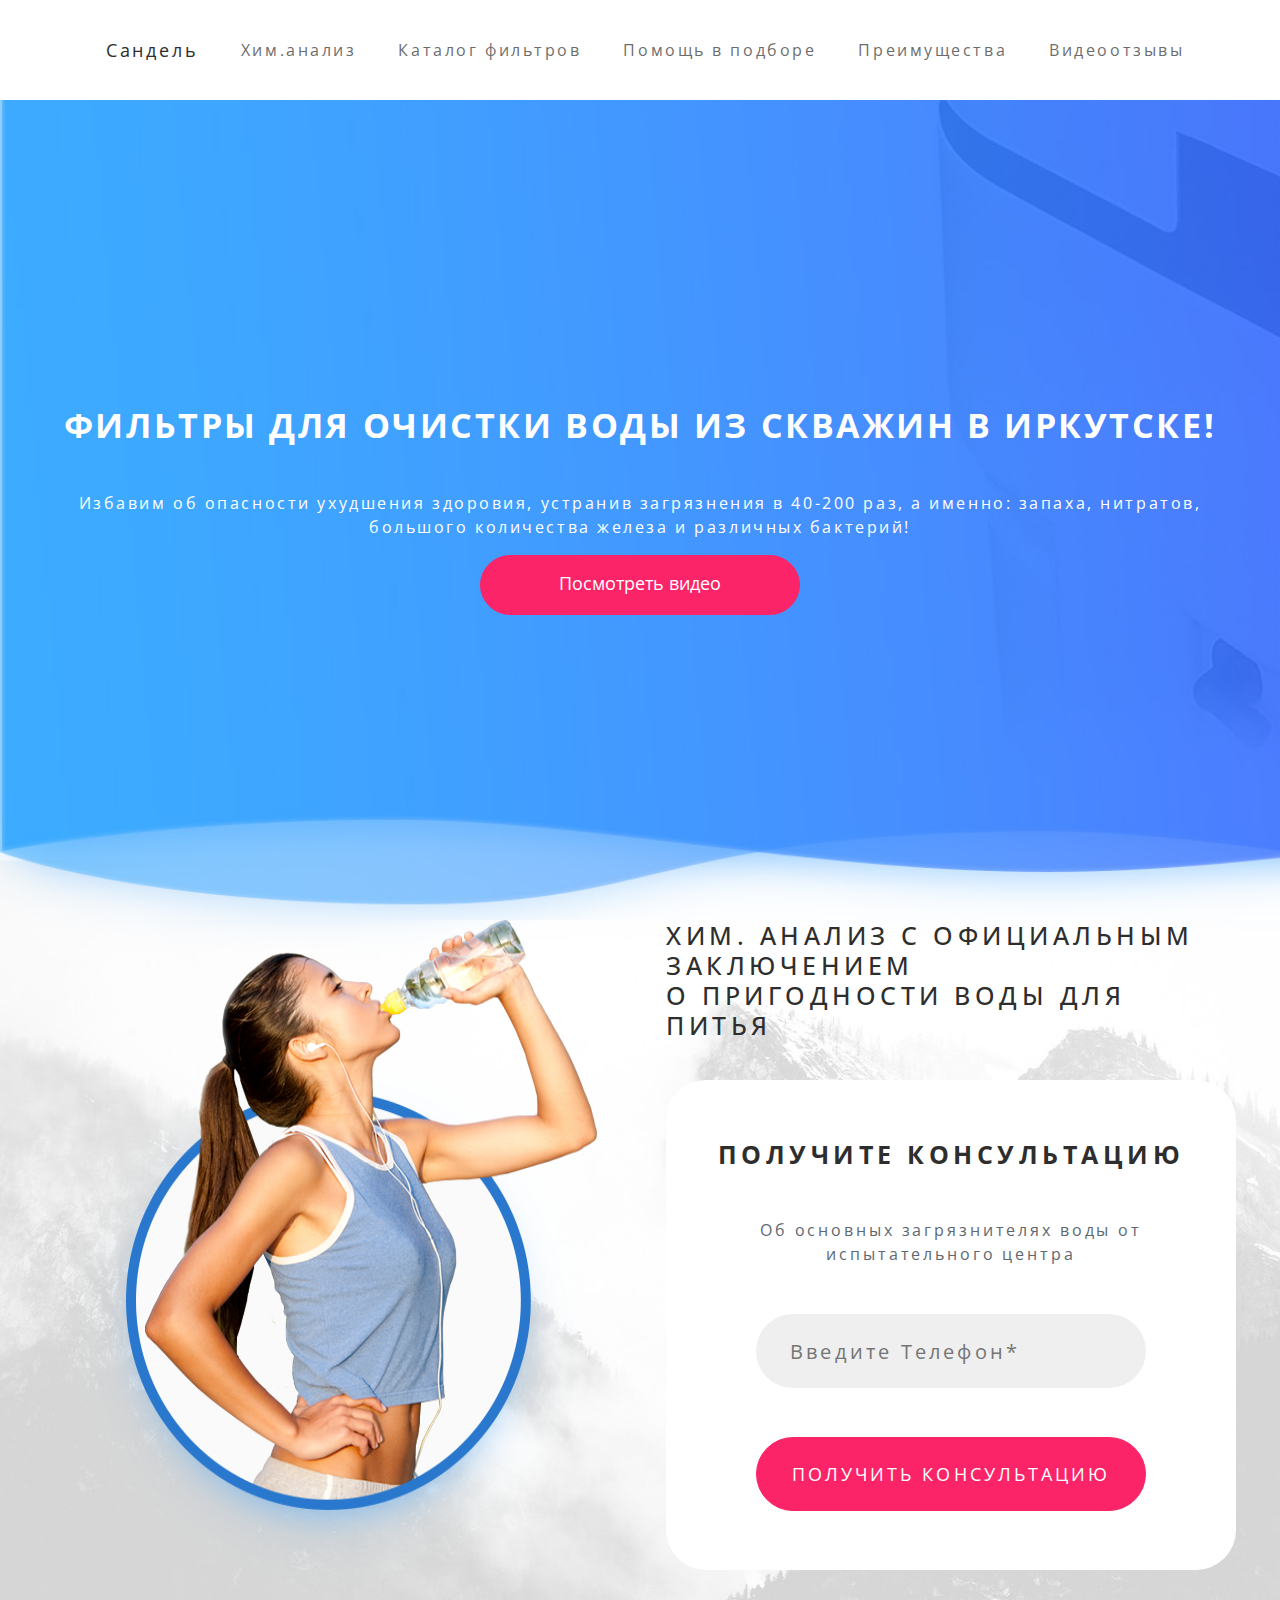
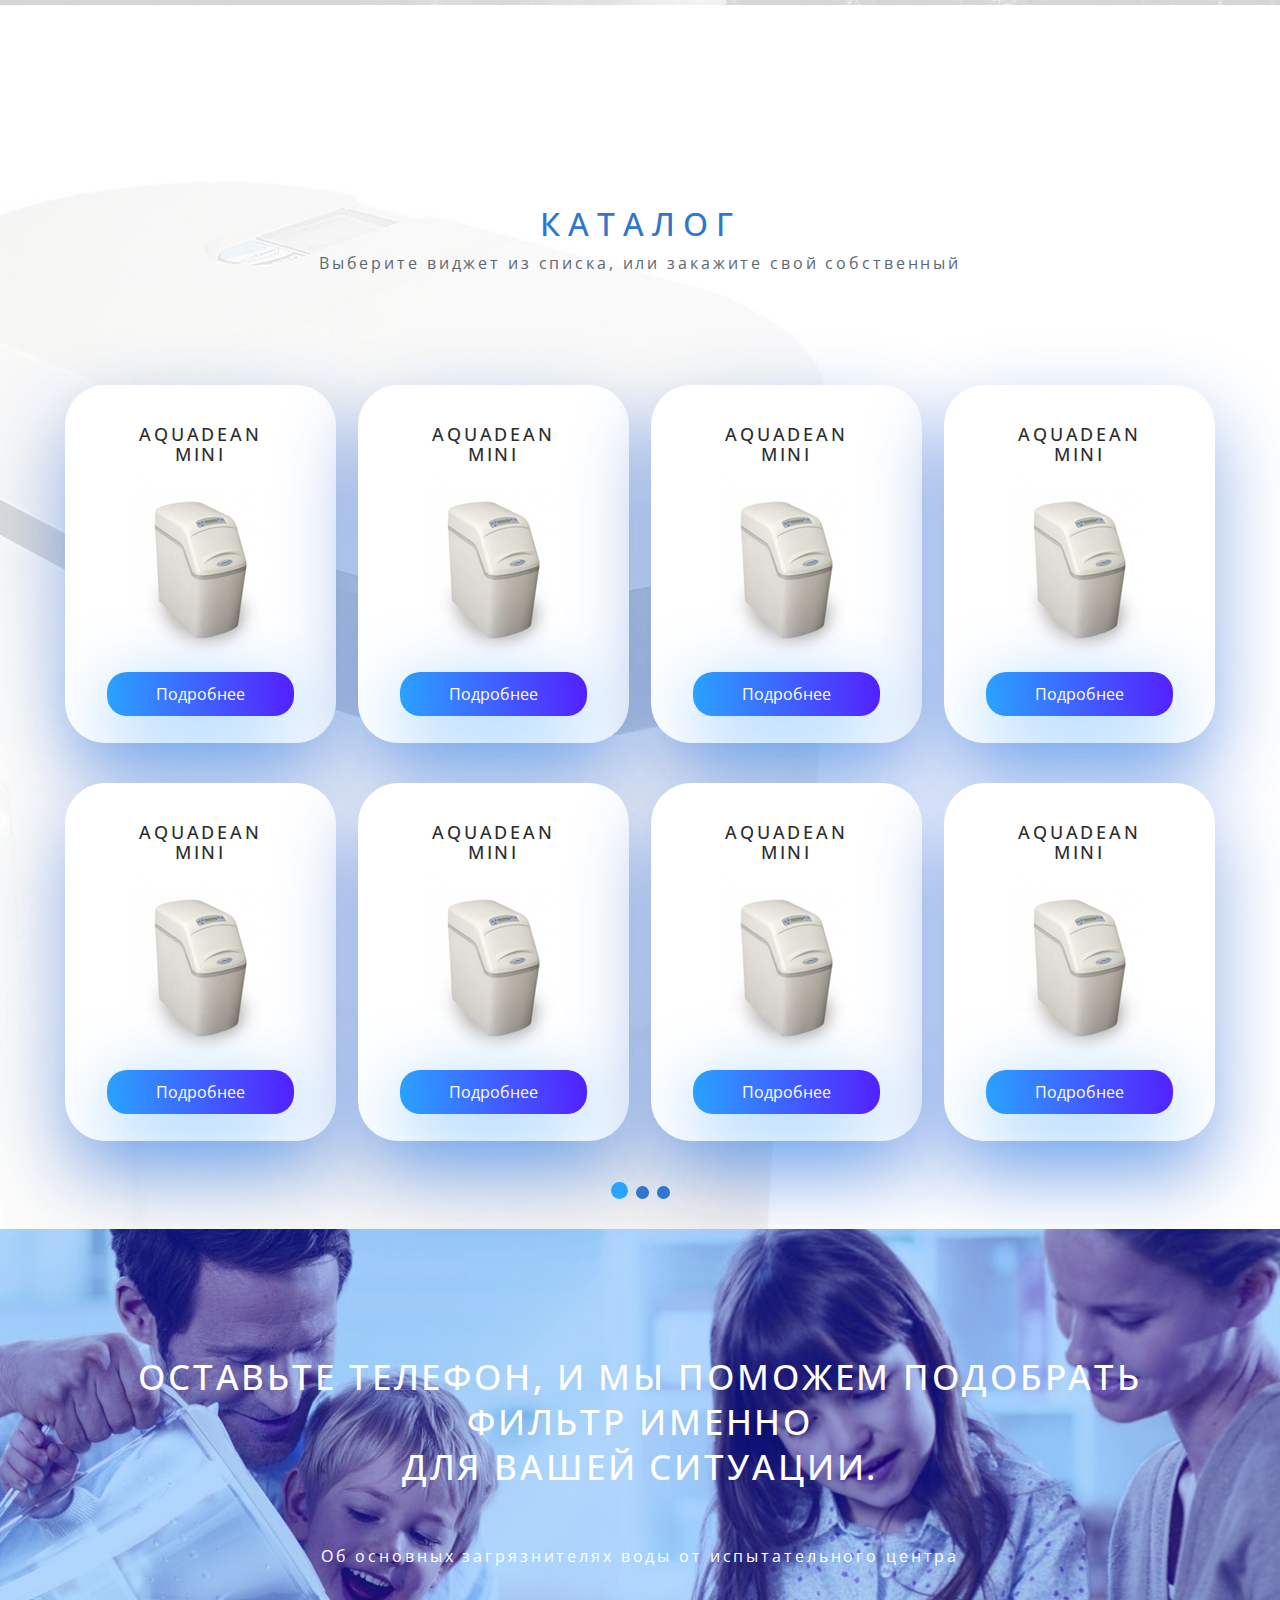
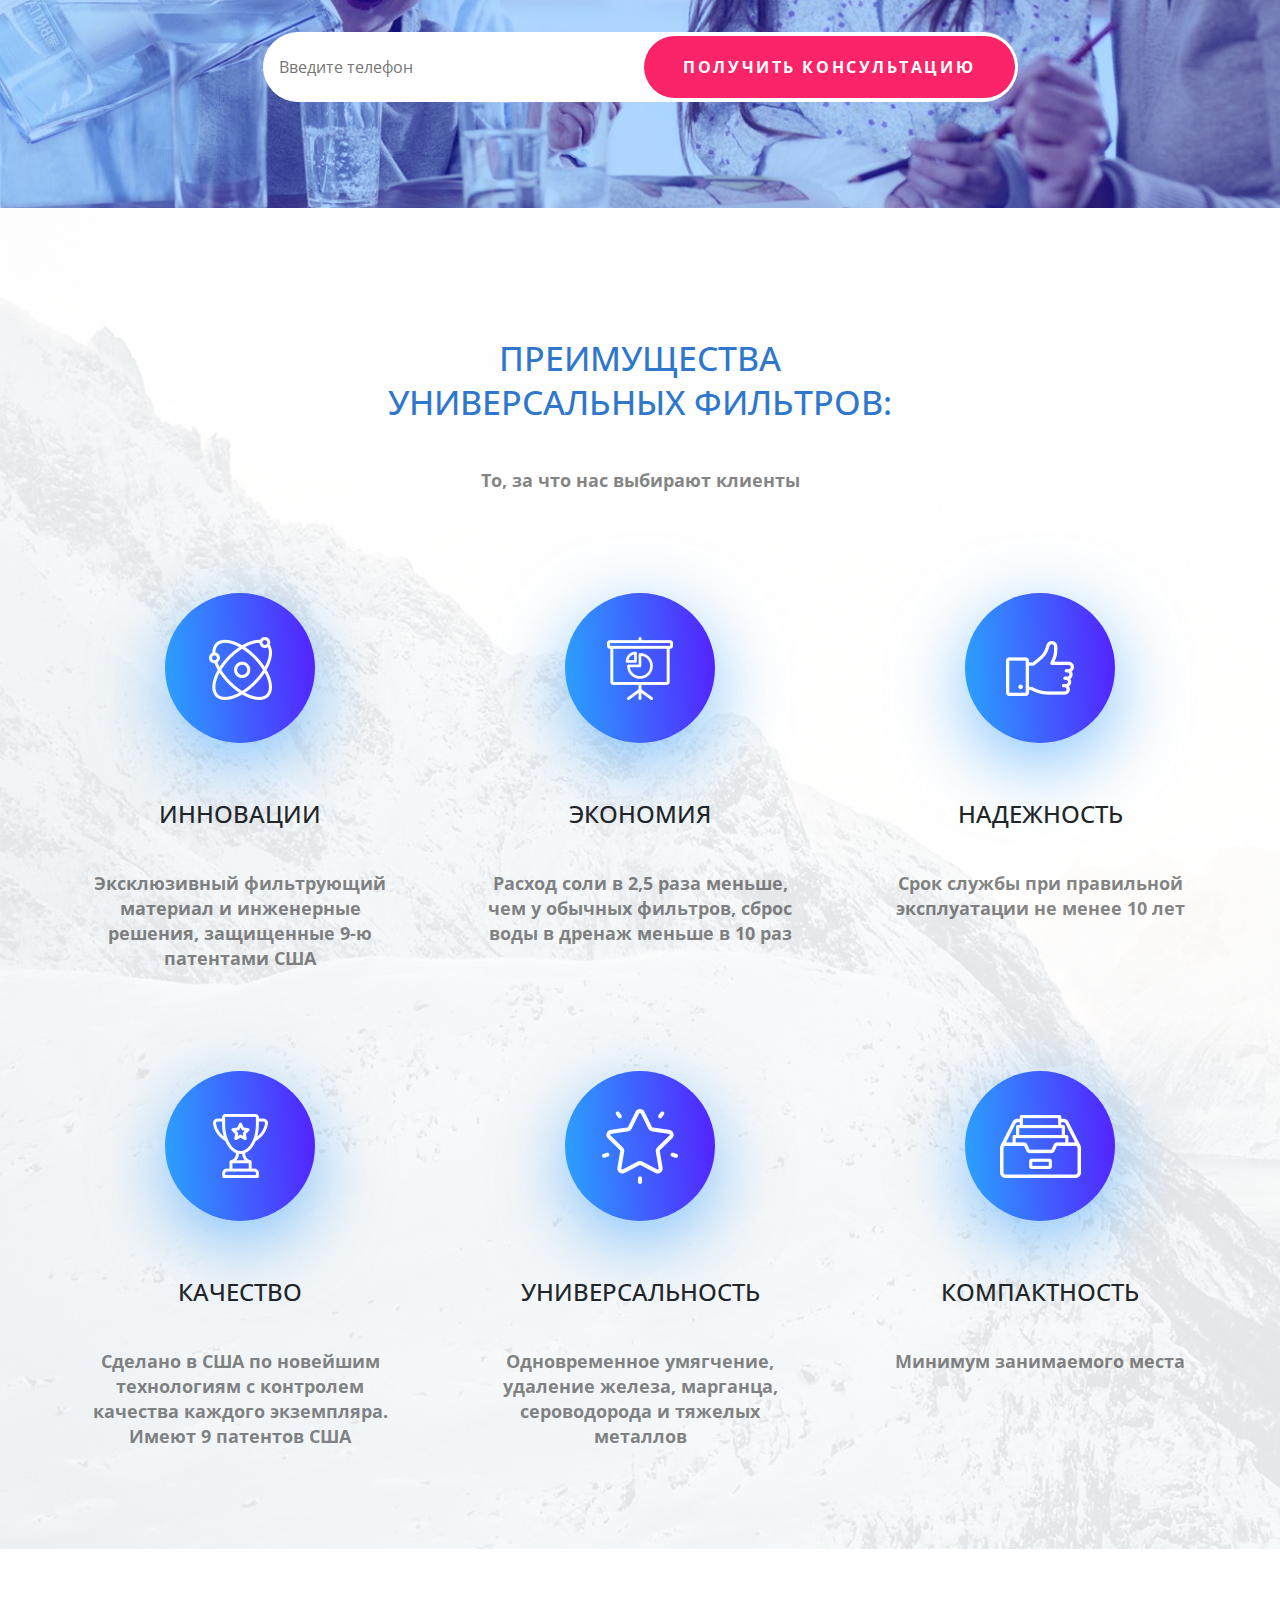
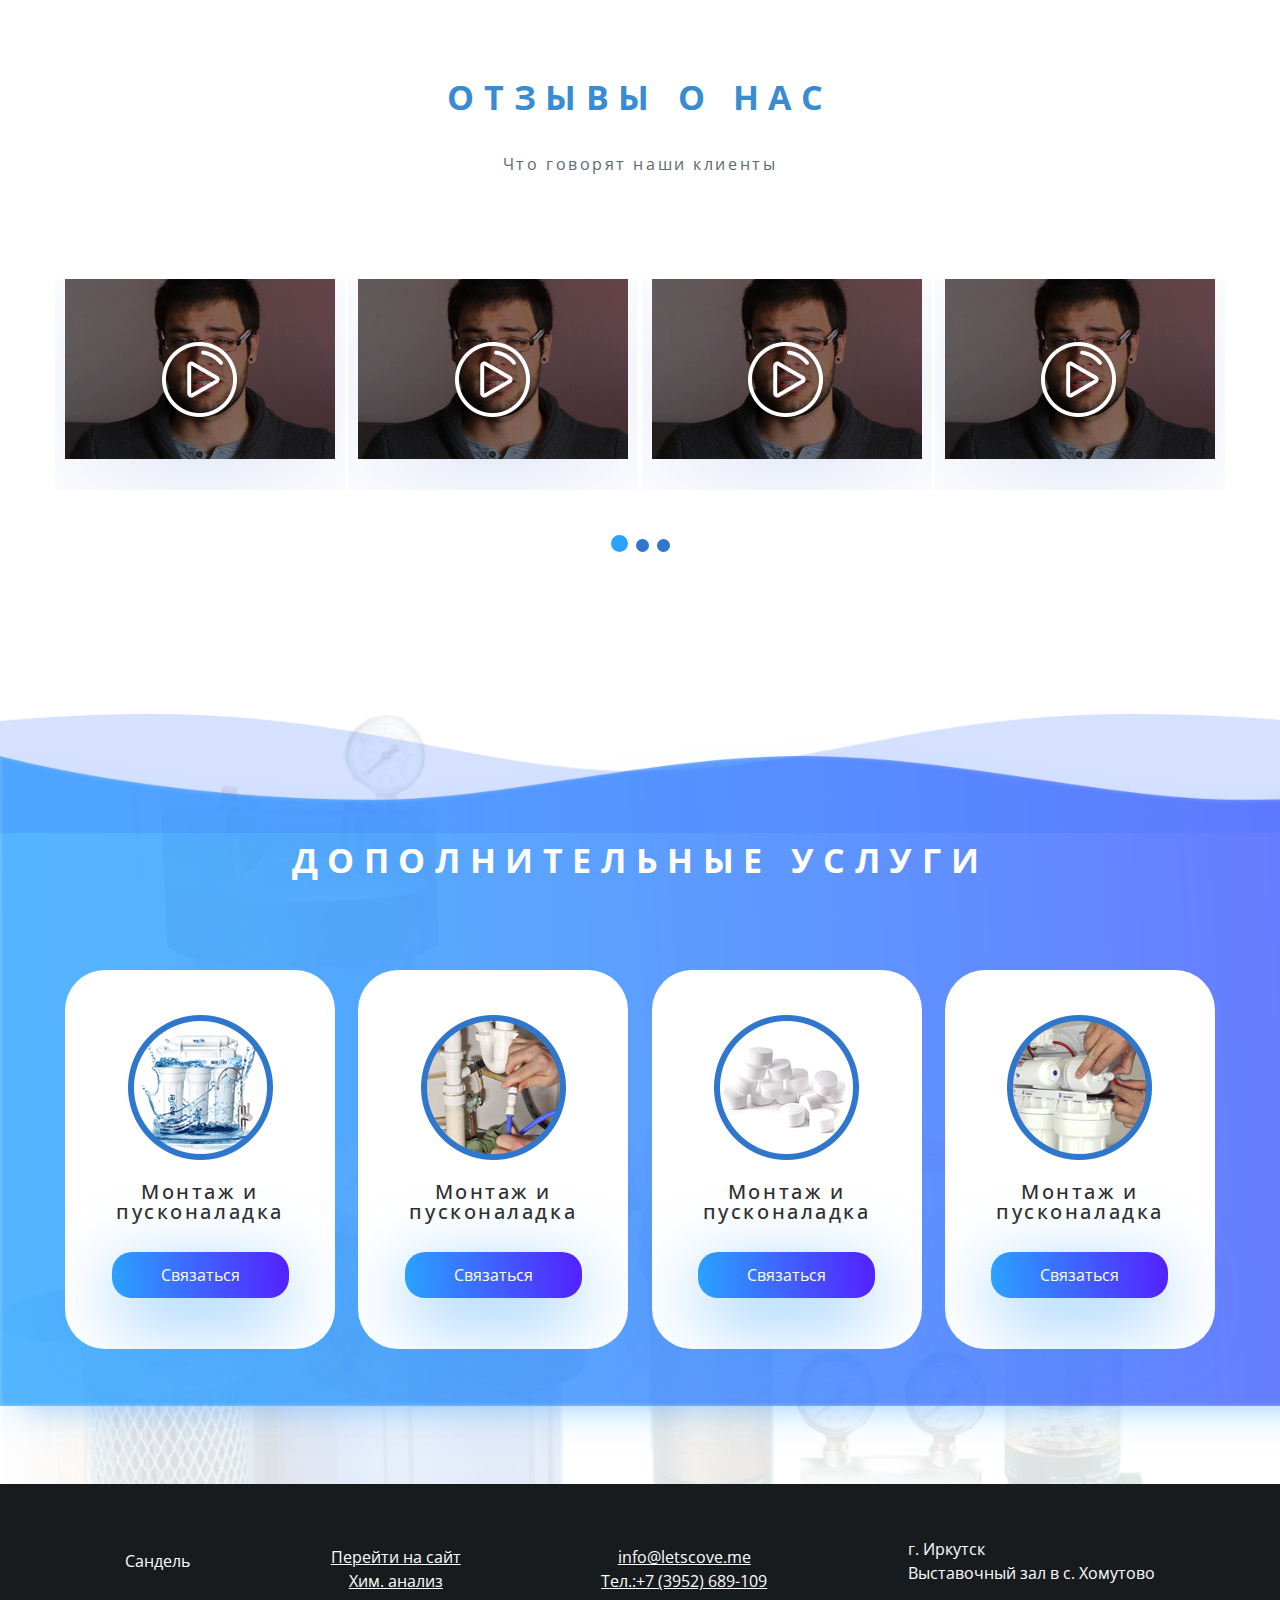
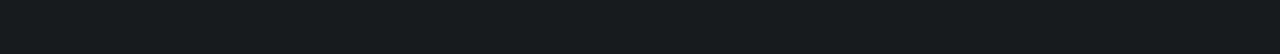
==== commit 1e35eced: "1.2" ====
--- a/diplom/index.html
+++ b/diplom/index.html
@@ -20,7 +20,7 @@
 
     <ul class="mobile-nav-list">
         <li class="mobile-nav-item current">
-            <a href="/" class="mobile-nav-link">Сандель</a>
+            <a href="#" class="mobile-nav-link">Сандель</a>
         </li>
         <li class="mobile-nav-item">
             <a href="#contact-form" class="mobile-nav-link">Хим.анализ</a>
@@ -43,7 +43,7 @@
 <header class="header" id="header">
     <div class="box mobile-navigation hidden">
 
-        <a href="/" class="nav-link">Сандель</a>
+        <a href="#" class="nav-link">Сандель</a>
 
         <div id="menuToggle">
             <input type="checkbox"/>
@@ -55,7 +55,7 @@
     <nav class="box navigation" id="navigation">
         <ul class="nav-list">
             <li class="nav-item current">
-                <a href="/" class="nav-link">Сандель</a>
+                <a href="#" class="nav-link">Сандель</a>
             </li>
             <li class="nav-item">
                 <a href="#contact-form" class="nav-link">Хим.анализ</a>
--- a/diplom/main.css
+++ b/diplom/main.css
@@ -1,4 +1,4 @@
-@import url('https://fonts.googleapis.com/css?family=Roboto:300,400,500,700,900&display=swap');
+@import url('https://fonts.googleapis.com/css?family=Open+Sans:300,400,500,700,900&display=swap');
 
 * {
     box-sizing: border-box;
@@ -7,8 +7,8 @@
 }
 
 html, body {
-    font-family: 'Roboto', sans-serif;
-    min-width: 310px;
+    font-family: 'Open Sans', sans-serif;
+    min-width: 320px;
 }
 
 a {
@@ -18,6 +18,7 @@
 
 a:hover, a:visited {
     text-decoration: none;
+    color: #2e2e2e;
 }
 
 .hidden {
@@ -63,7 +64,7 @@
 .header .nav-item .nav-link {
     opacity: 0.7;
     letter-spacing: 0.16em;
-    font-family: 'Roboto', serif;
+    font-family: 'Open Sans', sans-serif;
     font-weight: 400;
     font-size: 16px;
     color: #2e2e2e;
@@ -144,6 +145,7 @@
     -ms-transition: ease-in 0.4s;
     -o-transition: ease-in 0.4s;
     transition: ease-in 0.4s;
+
 }
 
 .banner .banner-box .red-button:active {
@@ -256,16 +258,18 @@
 
 .contact-box__right__form .red-button:hover {
     border: 1px solid rgba(251, 36, 104, 0.51);
-    width: 390px;
+    /*width: 390px;*/
     height: 74px;
     background-color: rgba(251, 36, 104, 0.51);
     color: white;
     display: block;
+    border-radius: 40px;
 }
 
 .contact-box__right__form .red-button:active {
     background-color: rgba(251, 36, 104, 0.16);
     border: 1px solid rgba(251, 36, 104, 0.15);
+    border-radius: 40px;
 }
 
 /*CATALOG SECTION*/
@@ -283,6 +287,26 @@
     flex-flow: column nowrap;
     position: fixed;
     justify-content: flex-start;
+    align-items: center;
+    margin: auto;
+    z-index: 40;
+    top: 4vh;
+    /*left: 25%;*/
+    border-radius: 30px;
+    box-shadow: 0px 34px 79px 0px rgba(28, 92, 210, 0.49);
+    width: 100%;
+    max-width: 770px;
+    height: 626px;
+    background: #FFFFFF;
+    padding: 40px 27px;
+    text-align: center;
+    min-width: 354px;
+}
+
+.video-item-popup {
+    display: flex;
+    position: fixed;
+    justify-content: center;
     align-items: center;
     margin: auto;
     z-index: 40;
@@ -296,26 +320,7 @@
     background: #FFFFFF;
     padding: 40px 27px;
     text-align: center;
-    min-width: 354px;
-}
-
-.video-item-popup {
-    display: flex;
-    position: fixed;
-    justify-content: center;
-    align-items: center;
-    margin: auto;
-    z-index: 40;
-    top: 15vh;
-    left: 25%;
-    border-radius: 30px;
-    box-shadow: 0px 34px 79px 0px rgba(28, 92, 210, 0.49);
-    width: 100%;
-    max-width: 770px;
-    height: 626px;
-    background: #FFFFFF;
-    padding: 40px 27px;
-    text-align: center;
+    outline: none;
 }
 
 .video-item-popup .close-span {
@@ -559,7 +564,7 @@
     width: 50%;
     height: 100%;
     border-radius: 40px;
-    padding-left: 25px;
+    padding-left: 5px;
 }
 
 .follow-box .follow-input input[type="submit"] {
@@ -576,7 +581,7 @@
 }
 
 .follow-box .follow-input input[type="submit"]:hover {
-    width: 50%;
+    /*width: 50%;*/
     height: 100%;
     border: none;
     border-radius: 40px;
@@ -584,11 +589,11 @@
     color: #FFFFFF;
     text-transform: uppercase;
     font-weight: 700;
-    letter-spacing: 0.16rem;
+    /*letter-spacing: 0.16rem;*/
 }
 
 .follow-box .follow-input input[type="submit"]:active {
-    width: 50%;
+    /*width: 50%;*/
     height: 100%;
     border: none;
     border-radius: 40px;
@@ -596,7 +601,7 @@
     color: #FFFFFF;
     text-transform: uppercase;
     font-weight: 700;
-    letter-spacing: 0.16rem;
+    /*letter-spacing: 0.16rem;*/
 }
 
 .advantages {
@@ -828,6 +833,7 @@
     -moz-box-sizing: border-box;
     box-sizing: border-box;
     padding: 45px 40px;
+    margin: 0px 10px;
     background: #FFFFFF;
     border-radius: 40px;
     text-align: center;
@@ -914,7 +920,7 @@
     -ms-transition: ease 2s;
     -o-transition: ease 2s;
     transition: ease 2s;
-    background: #5d6870;
+    background: #ffffff;
     z-index: 20;
 }
 
@@ -928,7 +934,14 @@
 }
 
 .mobile-nav-item a {
-    color: #FFFFFF;
+    color: #2e2e2e;
+    text-decoration: none;
+    font-size: 40px;
+    font-weight: 700;
+}
+
+.mobile-nav-item a:hover {
+    color: #8b8b8b;
     text-decoration: none;
     font-size: 40px;
     font-weight: 700;
@@ -1067,7 +1080,7 @@
     }
 
     .banner .banner-box .red-button {
-        width: 100%;
+        width: 320px;
     }
 
     .contact-form .contact-box {
@@ -1084,11 +1097,11 @@
     }
 
     .contact-box__right__form input {
-        width: 100%;
+        width: 320px;
     }
 
     .contact-box__right__form .red-button {
-        width: 100%;
+        width: 320px;
     }
 
     .contact-box__right h2 {
